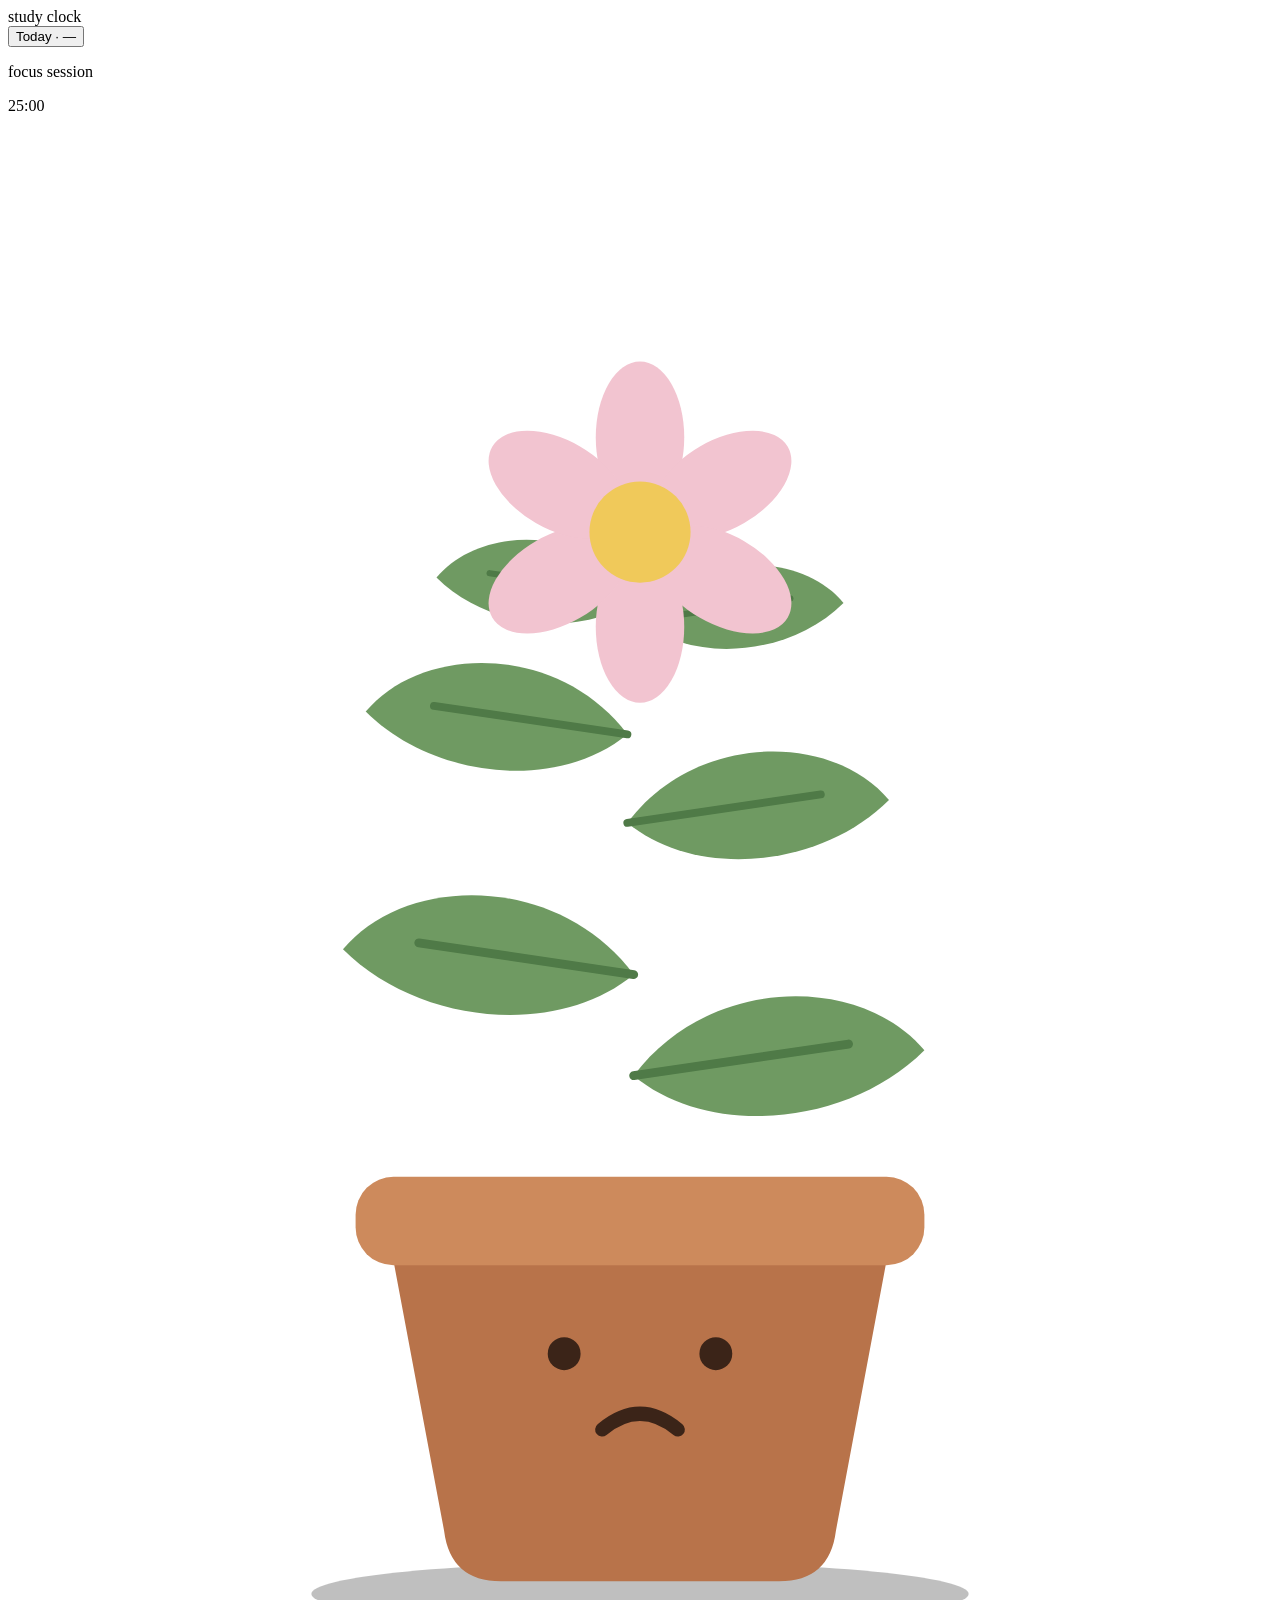
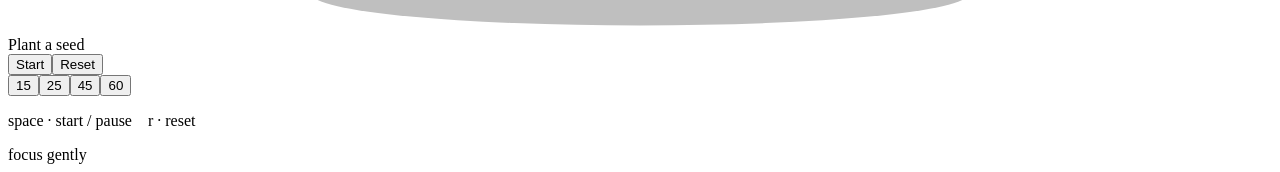
==== public/index.html @ cba92336 "Study Clock: timer, history, API" ====
<!doctype html>
<html lang="en">
  <head>
    <meta charset="UTF-8" />
    <meta
      name="viewport"
      content="width=device-width,initial-scale=1,viewport-fit=cover"
    />
    <meta name="theme-color" content="#101311" />
    <title>Study Clock</title>
    <link rel="stylesheet" href="/theme.css" />
  </head>
  <body>
    <main>
      <header class="topbar">
        <div class="brand">
          <span class="brand-dot"></span><span>study clock</span>
        </div>
        <button id="todayTime" class="today">Today · —</button>
      </header>
      <section class="page-wrap">
        <div class="study-box" id="studyBox">
          <div id="focusView">
            <p id="sessionLabel" class="eyebrow">focus session</p>
            <div class="focus-main">
              <div class="timer-wrap">
                <div id="timer" class="timer">25:00</div>
                <div class="progress-wrap"><div id="progress"></div></div>
              </div>
              <div class="plant-stage">
                <svg
                  id="plant"
                  class="plant-svg"
                  viewBox="0 0 200 240"
                  role="img"
                  aria-label="A plant that grows as you study"
                >
                  <ellipse
                    cx="100"
                    cy="234"
                    rx="52"
                    ry="5"
                    fill="#000"
                    opacity=".25"
                  />
                  <path
                    id="stem"
                    pathLength="1"
                    d="M100 174 C100 150 95 120 100 72"
                    fill="none"
                    stroke="#7fa66f"
                    stroke-width="5"
                    stroke-linecap="round"
                    stroke-dasharray="1"
                    stroke-dashoffset="1"
                  />
                  <g transform="translate(99 152) scale(-1 1)">
                    <g class="leaf" data-at="0.08">
                      <path
                        d="M0 0 C-12 -16 -36 -16 -46 -4 C-34 8 -12 10 0 0Z"
                        fill="#6f9a62"
                      />
                      <path
                        d="M0 0 L-34 -5"
                        stroke="#4f7a47"
                        stroke-width="1.4"
                        fill="none"
                        stroke-linecap="round"
                      />
                    </g>
                  </g>
                  <g transform="translate(99 136) scale(1 1)">
                    <g class="leaf" data-at="0.2">
                      <path
                        d="M0 0 C-12 -16 -36 -16 -46 -4 C-34 8 -12 10 0 0Z"
                        fill="#6f9a62"
                      />
                      <path
                        d="M0 0 L-34 -5"
                        stroke="#4f7a47"
                        stroke-width="1.4"
                        fill="none"
                        stroke-linecap="round"
                      />
                    </g>
                  </g>
                  <g transform="translate(98 112) scale(-0.9 0.9)">
                    <g class="leaf" data-at="0.38">
                      <path
                        d="M0 0 C-12 -16 -36 -16 -46 -4 C-34 8 -12 10 0 0Z"
                        fill="#6f9a62"
                      />
                      <path
                        d="M0 0 L-34 -5"
                        stroke="#4f7a47"
                        stroke-width="1.4"
                        fill="none"
                        stroke-linecap="round"
                      />
                    </g>
                  </g>
                  <g transform="translate(98 98) scale(0.9 0.9)">
                    <g class="leaf" data-at="0.55">
                      <path
                        d="M0 0 C-12 -16 -36 -16 -46 -4 C-34 8 -12 10 0 0Z"
                        fill="#6f9a62"
                      />
                      <path
                        d="M0 0 L-34 -5"
                        stroke="#4f7a47"
                        stroke-width="1.4"
                        fill="none"
                        stroke-linecap="round"
                      />
                    </g>
                  </g>
                  <g transform="translate(100 80) scale(-0.7 0.7)">
                    <g class="leaf" data-at="0.7">
                      <path
                        d="M0 0 C-12 -16 -36 -16 -46 -4 C-34 8 -12 10 0 0Z"
                        fill="#6f9a62"
                      />
                      <path
                        d="M0 0 L-34 -5"
                        stroke="#4f7a47"
                        stroke-width="1.4"
                        fill="none"
                        stroke-linecap="round"
                      />
                    </g>
                  </g>
                  <g transform="translate(100 76) scale(0.7 0.7)">
                    <g class="leaf" data-at="0.78">
                      <path
                        d="M0 0 C-12 -16 -36 -16 -46 -4 C-34 8 -12 10 0 0Z"
                        fill="#6f9a62"
                      />
                      <path
                        d="M0 0 L-34 -5"
                        stroke="#4f7a47"
                        stroke-width="1.4"
                        fill="none"
                        stroke-linecap="round"
                      />
                    </g>
                  </g>
                  <g transform="translate(100 66)">
                    <g class="flower" data-at="0.99">
                      <ellipse
                        cx="0"
                        cy="-15"
                        rx="7"
                        ry="12"
                        fill="#f2c4d0"
                        transform="rotate(0)"
                      />
                      <ellipse
                        cx="0"
                        cy="-15"
                        rx="7"
                        ry="12"
                        fill="#f2c4d0"
                        transform="rotate(60)"
                      />
                      <ellipse
                        cx="0"
                        cy="-15"
                        rx="7"
                        ry="12"
                        fill="#f2c4d0"
                        transform="rotate(120)"
                      />
                      <ellipse
                        cx="0"
                        cy="-15"
                        rx="7"
                        ry="12"
                        fill="#f2c4d0"
                        transform="rotate(180)"
                      />
                      <ellipse
                        cx="0"
                        cy="-15"
                        rx="7"
                        ry="12"
                        fill="#f2c4d0"
                        transform="rotate(240)"
                      />
                      <ellipse
                        cx="0"
                        cy="-15"
                        rx="7"
                        ry="12"
                        fill="#f2c4d0"
                        transform="rotate(300)"
                      />
                      <circle r="8" fill="#f0c95a" />
                    </g>
                  </g>
                  <path
                    d="M60 176 H140 L131 224 Q130 232 122 232 H78 Q70 232 69 224 Z"
                    fill="#b8734a"
                  />
                  <rect
                    x="55"
                    y="168"
                    width="90"
                    height="14"
                    rx="6"
                    fill="#cd8a5c"
                  />
                  <circle cx="88" cy="196" r="2.6" fill="#3b2418" />
                  <circle cx="112" cy="196" r="2.6" fill="#3b2418" />
                  <path
                    id="mouth"
                    d="M94 208 Q100 203 106 208"
                    fill="none"
                    stroke="#3b2418"
                    stroke-width="2.2"
                    stroke-linecap="round"
                  /></svg
                ><span id="plantCaption" class="plant-caption"
                  >Plant a seed</span
                >
              </div>
            </div>
          </div>
          <div class="actions">
            <button id="startBtn" class="start">Start</button
            ><button id="resetBtn" class="reset">Reset</button>
          </div>
          <div id="presets" class="presets">
            <button data-min="15">15</button
            ><button data-min="25" class="active">25</button
            ><button data-min="45">45</button><button data-min="60">60</button>
          </div>
          <p class="hint">space · start / pause &nbsp;&nbsp; r · reset</p>
        </div>
        <div id="statsView" class="stats-screen" hidden>
          <div class="stats-head">
            <button class="back-btn" id="backStats">Study</button>
            <div>
              <p class="stats-title">Study history</p>
              <p class="stats-subtitle">
                Your weekly focus, one day at a time.
              </p>
            </div>
          </div>
          <div class="week-switcher">
            <button id="prevWeek" class="week-arrow" aria-label="Previous week">
              ‹
            </button>
            <div>
              <p id="weekTitle" class="week-title">This week</p>
              <p id="weekRange" class="week-range">—</p>
            </div>
            <button id="nextWeek" class="week-arrow" aria-label="Next week">
              ›
            </button>
          </div>
          <div class="mini-stat">
            <span id="bigStat">—</span
            ><small id="cuteStat">Keep going 🌱</small>
          </div>
          <div id="historyChart" class="history-chart"></div>
          <div id="historyLabels" class="history-labels"></div>
          <button id="signInBtn" hidden class="sync-btn">
            Sign in to sync across devices
          </button>
        </div>
      </section>
      <footer>focus gently</footer>
    </main>
    <script src="/app.js"></script>
  </body>
</html>
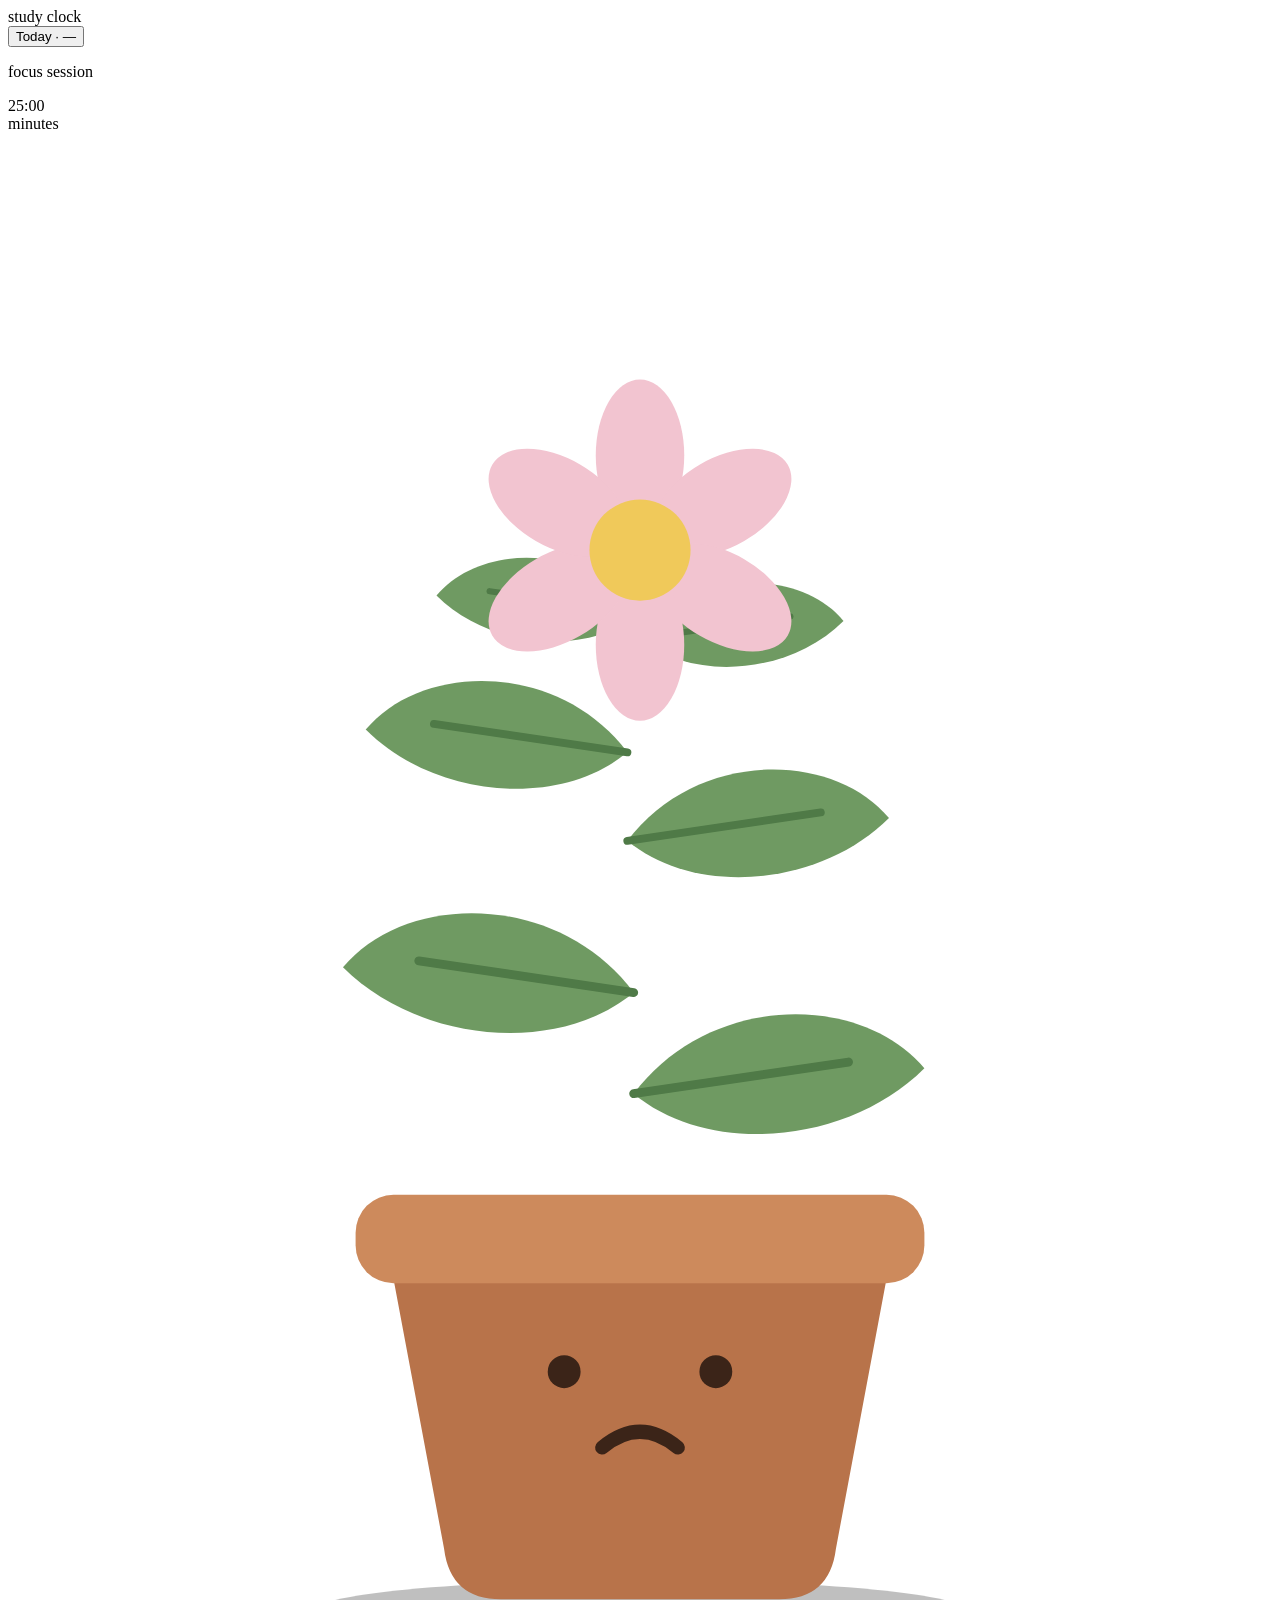
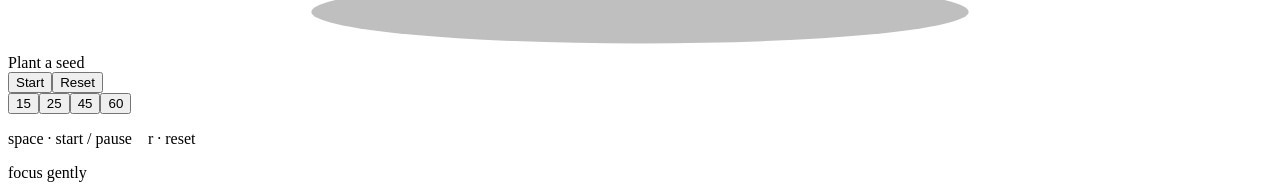
==== commit 7173ffb2: "minute changes" ====
--- a/public/index.html
+++ b/public/index.html
@@ -24,7 +24,10 @@
             <p id="sessionLabel" class="eyebrow">focus session</p>
             <div class="focus-main">
               <div class="timer-wrap">
-                <div id="timer" class="timer">25:00</div>
+                <div class="timer-display">
+                  <div id="timer" class="timer">25:00</div>
+                  <span class="timer-unit">minutes</span>
+                </div>
                 <div class="progress-wrap"><div id="progress"></div></div>
               </div>
               <div class="plant-stage">
@@ -264,9 +267,6 @@
           </div>
           <div id="historyChart" class="history-chart"></div>
           <div id="historyLabels" class="history-labels"></div>
-          <button id="signInBtn" hidden class="sync-btn">
-            Sign in to sync across devices
-          </button>
         </div>
       </section>
       <footer>focus gently</footer>
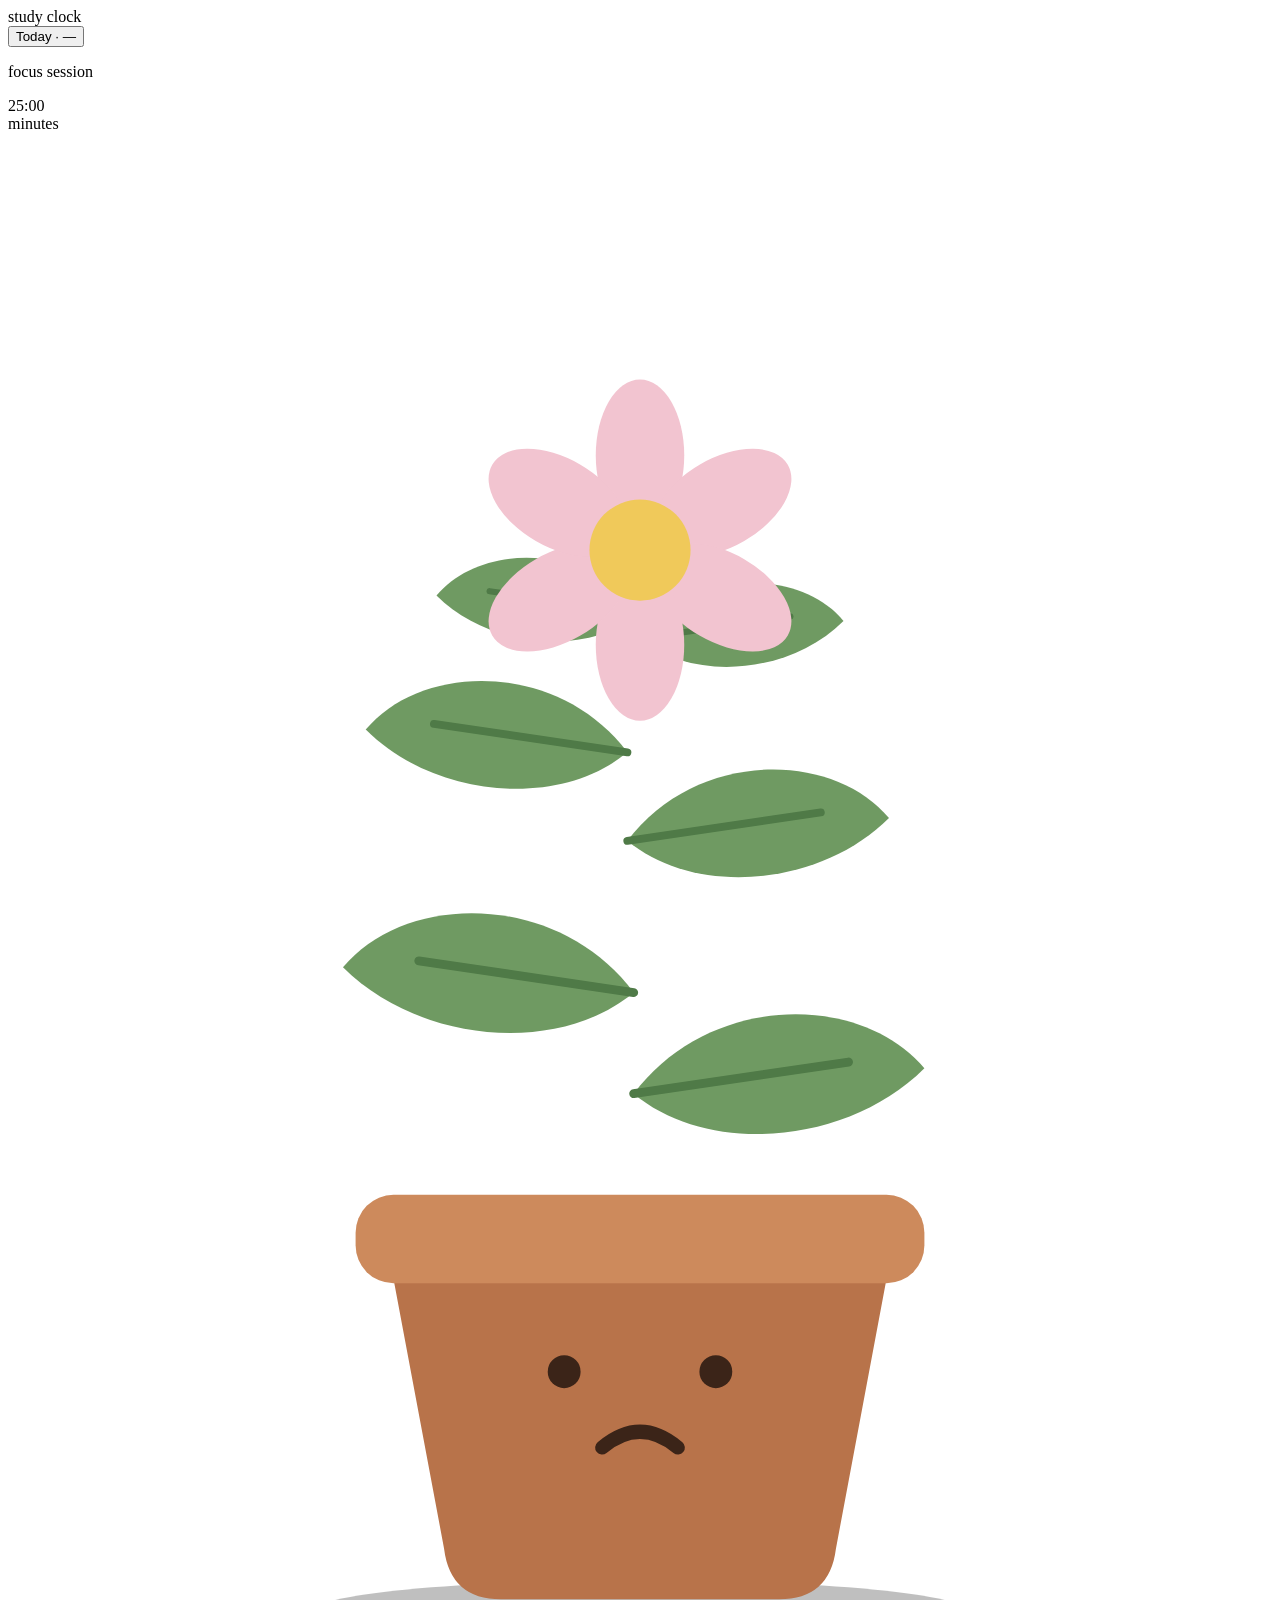
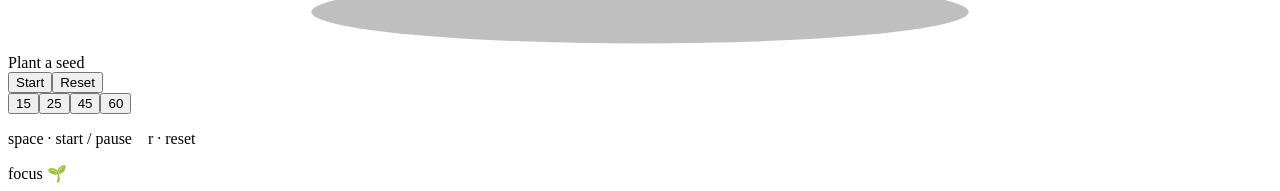
==== commit 3b99daac: "footer text changed" ====
--- a/public/index.html
+++ b/public/index.html
@@ -269,7 +269,7 @@
           <div id="historyLabels" class="history-labels"></div>
         </div>
       </section>
-      <footer>focus gently</footer>
+      <footer>focus 🌱</footer>
     </main>
     <script src="/app.js"></script>
   </body>
